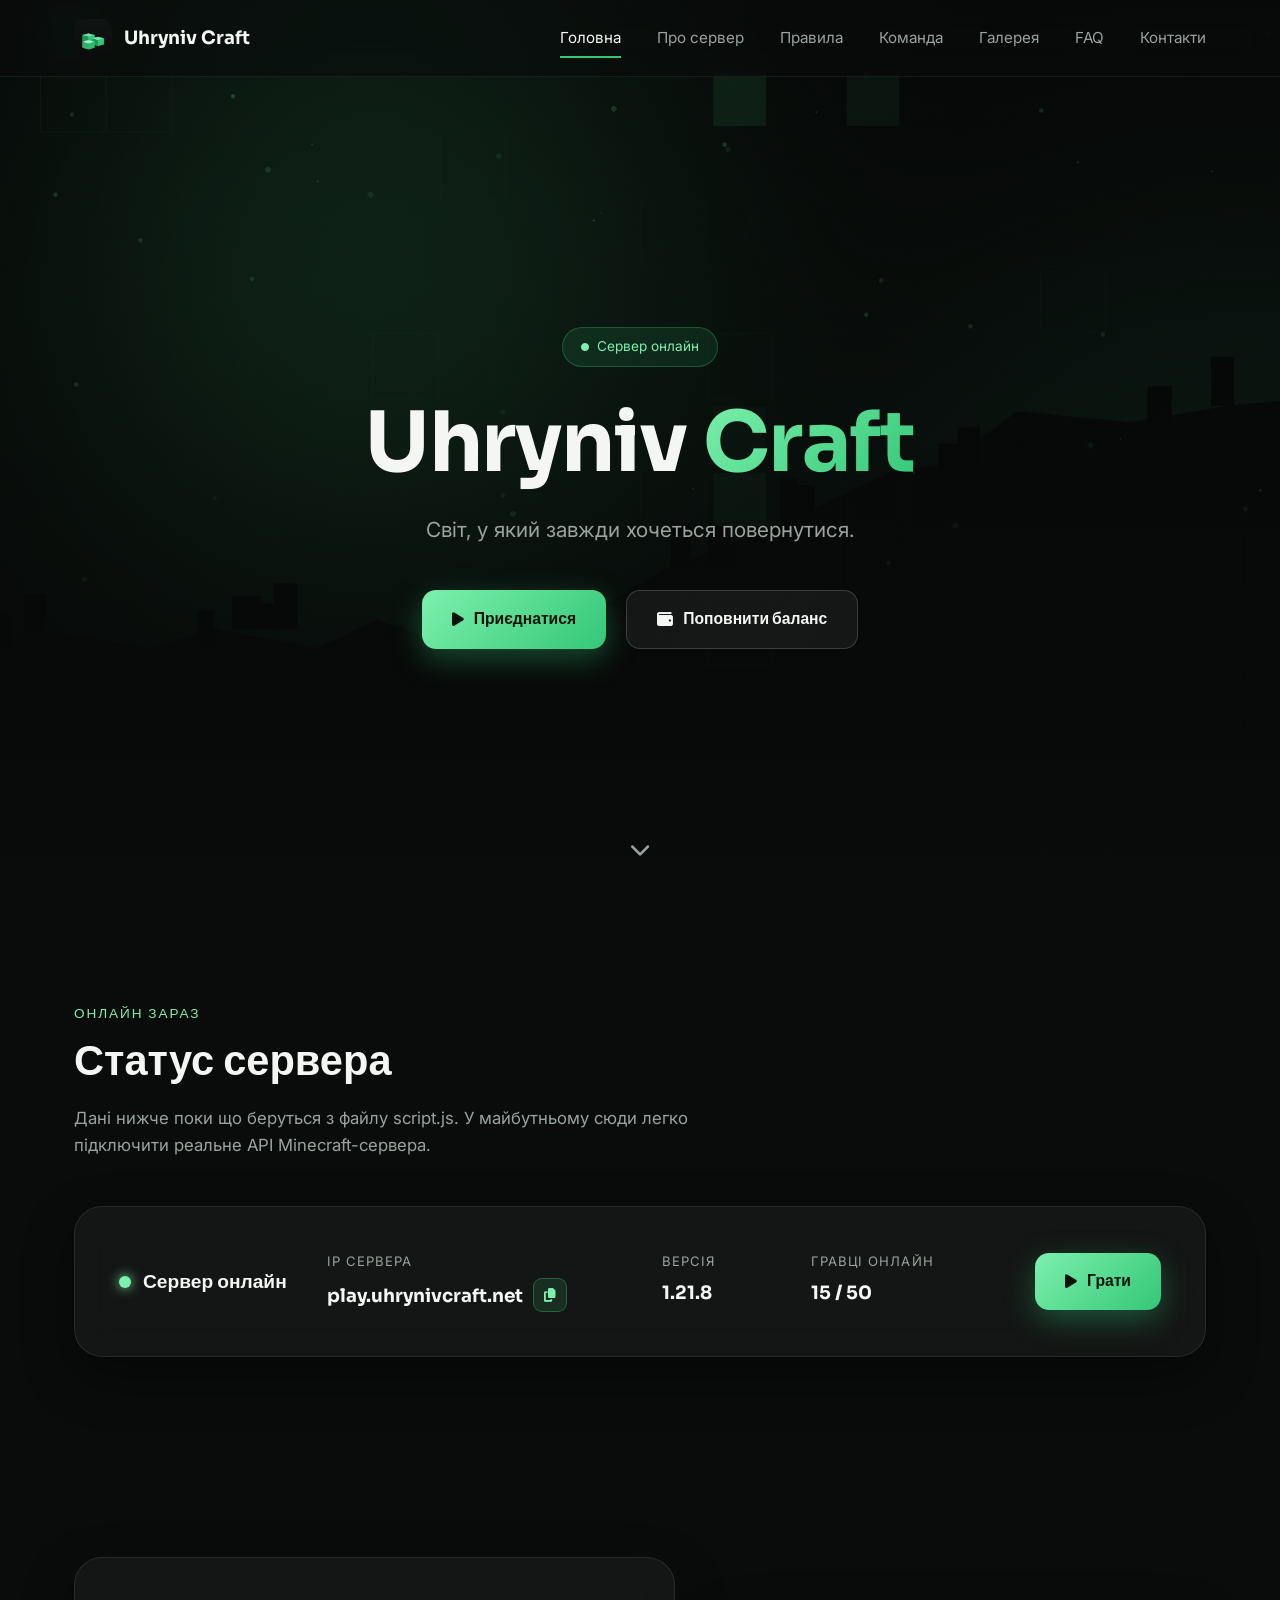
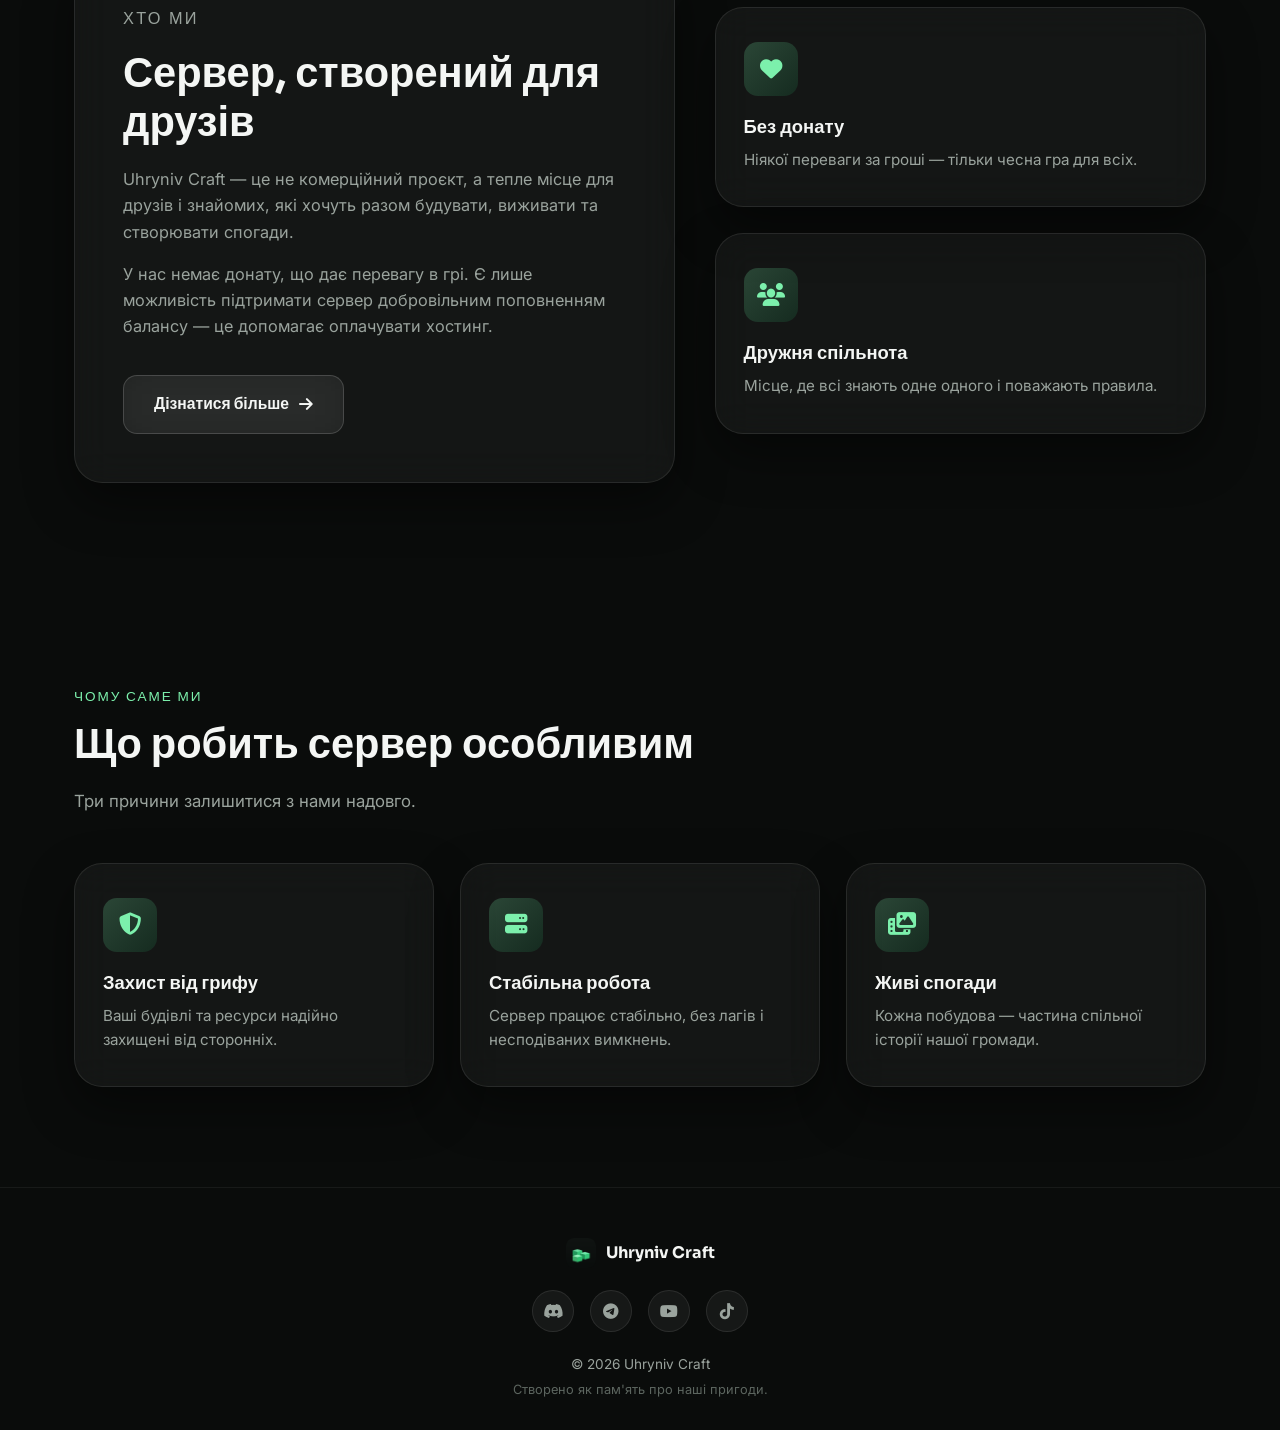
==== index.html @ 1efbe2ff "add website files" ====
<!DOCTYPE html>
<html lang="uk">
<head>
    <meta charset="UTF-8">
    <meta name="viewport" content="width=device-width, initial-scale=1.0">
    <title>Uhryniv Craft — Світ, у який завжди хочеться повернутися</title>
    <meta name="description" content="Uhryniv Craft — приватний Minecraft-сервер для друзів. Без донату, лише поповнення балансу. Приєднуйся!">

    <!-- Favicon -->
    <link rel="icon" href="assets/favicon.ico" type="image/x-icon">

    <!-- Google Fonts: Sora (заголовки) + Inter (текст) -->
    <link rel="preconnect" href="https://fonts.googleapis.com">
    <link href="https://fonts.googleapis.com/css2?family=Sora:wght@400;600;700;800&family=Inter:wght@400;500;600&display=swap" rel="stylesheet">

    <!-- Font Awesome (іконки) -->
    <link rel="stylesheet" href="https://cdnjs.cloudflare.com/ajax/libs/font-awesome/6.5.1/css/all.min.css">

    <!-- Стилі сайту -->
    <link rel="stylesheet" href="style.css">
</head>
<body>

    <!-- ЕКРАН ЗАВАНТАЖЕННЯ -->
    <div class="loader" id="loader">
        <div class="loader-cube"></div>
    </div>

    <!-- ШАПКА САЙТУ -->
    <header class="navbar" id="navbar">
        <div class="container navbar-inner">
            <a href="index.html" class="logo">
                <img src="assets/logo.png" alt="Uhryniv Craft" class="logo-img">
                <span class="logo-text">Uhryniv Craft</span>
            </a>

            <nav class="nav-links" id="navLinks">
                <a href="index.html">Головна</a>
                <a href="about.html">Про сервер</a>
                <a href="rules.html">Правила</a>
                <a href="team.html">Команда</a>
                <a href="gallery.html">Галерея</a>
                <a href="faq.html">FAQ</a>
                <a href="contacts.html">Контакти</a>
            </nav>

            <button class="burger" id="burgerBtn" aria-label="Відкрити меню">
                <span></span><span></span><span></span>
            </button>
        </div>
    </header>

    <!-- HERO -->
    <section class="hero" id="hero">
        <div class="container hero-content">
            <p class="hero-eyebrow reveal">
                <i class="fa-solid fa-circle" style="font-size:8px;"></i>
                <span id="heroStatusText">Сервер онлайн</span>
            </p>
            <h1 class="hero-title reveal">Uhryniv <span>Craft</span></h1>
            <p class="hero-subtitle reveal">Світ, у який завжди хочеться повернутися.</p>
            <div class="hero-buttons reveal">
                <button class="btn btn-primary" id="joinBtn">
                    <i class="fa-solid fa-play"></i> Приєднатися
                </button>
                <a href="payment.html" class="btn btn-secondary">
                    <i class="fa-solid fa-wallet"></i> Поповнити баланс
                </a>
            </div>
        </div>
        <div class="scroll-hint">
            <i class="fa-solid fa-chevron-down"></i>
        </div>
    </section>

    <!-- СТАТУС СЕРВЕРА -->
    <section class="section" id="server">
        <div class="container">
            <p class="section-eyebrow reveal">Онлайн зараз</p>
            <h2 class="section-title reveal">Статус сервера</h2>
            <p class="section-subtitle reveal">
                Дані нижче поки що беруться з файлу script.js. У майбутньому
                сюди легко підключити реальне API Minecraft-сервера.
            </p>

            <div class="server-card glass-card reveal">
                <div class="server-status">
                    <div>
                        <span class="status-dot" id="statusDot"></span>
                        <span class="status-label" id="statusLabel">Сервер онлайн</span>
                    </div>
                </div>

                <div class="server-info-grid">
                    <div class="server-info-item">
                        <span class="label">IP сервера</span>
                        <div class="server-ip-box">
                            <span class="value" id="serverIp">play.uhrynivcraft.net</span>
                            <button class="copy-btn" title="Скопіювати IP">
                                <i class="fa-solid fa-copy"></i>
                            </button>
                        </div>
                    </div>

                    <div class="server-info-item">
                        <span class="label">Версія</span>
                        <span class="value" id="serverVersion">1.21.8</span>
                    </div>

                    <div class="server-info-item">
                        <span class="label">Гравці онлайн</span>
                        <span class="value" id="serverPlayers">15 / 50</span>
                    </div>
                </div>

                <a href="payment.html" class="btn btn-primary">
                    <i class="fa-solid fa-play"></i> Грати
                </a>
            </div>
        </div>
    </section>

    <!-- ПРО СЕРВЕР (коротко) -->
    <section class="section" id="about-preview">
        <div class="container about-grid">
            <div class="glass-card about-card reveal">
                <p class="section-eyebrow">Хто ми</p>
                <h2 class="section-title">Сервер, створений для друзів</h2>
                <p>
                    Uhryniv Craft — це не комерційний проєкт, а тепле місце для
                    друзів і знайомих, які хочуть разом будувати, виживати та
                    створювати спогади.
                </p>
                <p>
                    У нас немає донату, що дає перевагу в грі. Є лише
                    можливість підтримати сервер добровільним поповненням
                    балансу — це допомагає оплачувати хостинг.
                </p>
                <a href="about.html" class="btn btn-secondary" style="margin-top: 20px;">
                    Дізнатися більше <i class="fa-solid fa-arrow-right"></i>
                </a>
            </div>

            <div class="features-grid" style="grid-template-columns: 1fr;">
                <div class="glass-card feature-card reveal">
                    <div class="feature-icon"><i class="fa-solid fa-heart"></i></div>
                    <h3>Без донату</h3>
                    <p>Ніякої переваги за гроші — тільки чесна гра для всіх.</p>
                </div>
                <div class="glass-card feature-card reveal">
                    <div class="feature-icon"><i class="fa-solid fa-users"></i></div>
                    <h3>Дружня спільнота</h3>
                    <p>Місце, де всі знають одне одного і поважають правила.</p>
                </div>
            </div>
        </div>
    </section>

    <!-- ОСОБЛИВОСТІ -->
    <section class="section" id="features">
        <div class="container">
            <p class="section-eyebrow reveal">Чому саме ми</p>
            <h2 class="section-title reveal">Що робить сервер особливим</h2>
            <p class="section-subtitle reveal">Три причини залишитися з нами надовго.</p>

            <div class="features-grid">
                <div class="glass-card feature-card reveal">
                    <div class="feature-icon"><i class="fa-solid fa-shield-halved"></i></div>
                    <h3>Захист від грифу</h3>
                    <p>Ваші будівлі та ресурси надійно захищені від сторонніх.</p>
                </div>
                <div class="glass-card feature-card reveal">
                    <div class="feature-icon"><i class="fa-solid fa-server"></i></div>
                    <h3>Стабільна робота</h3>
                    <p>Сервер працює стабільно, без лагів і несподіваних вимкнень.</p>
                </div>
                <div class="glass-card feature-card reveal">
                    <div class="feature-icon"><i class="fa-solid fa-photo-film"></i></div>
                    <h3>Живі спогади</h3>
                    <p>Кожна побудова — частина спільної історії нашої громади.</p>
                </div>
            </div>
        </div>
    </section>

    <!-- ФУТЕР -->
    <footer class="footer">
        <div class="container">
            <div class="footer-logo">
                <img src="assets/logo.png" alt="Uhryniv Craft">
                <span>Uhryniv Craft</span>
            </div>

            <div class="footer-social">
               <a href="https://discord.gg/vBCszVpQJ" title="Discord"><i class="fa-brands fa-discord"></i></a>
                <a href="https://t.me/UhrynivCraft" title="Telegram"><i class="fa-brands fa-telegram"></i></a>
                <a href="https://youtu.be/PYu58TDDkBc?is=5h_CYziQ2aiTeoaf" title="YouTube"><i class="fa-brands fa-youtube"></i></a>
                <a href="www.tiktok.com/@lipoveet" title="TikTok"><i class="fa-brands fa-tiktok"></i></a>
            </div>

            <p class="copyright">© 2026 Uhryniv Craft</p>
            <p class="made-with">Створено як пам'ять про наші пригоди.</p>
        </div>
    </footer>

    <!-- КНОПКА НАГОРУ -->
    <button class="back-to-top" id="backToTop" aria-label="Нагору">
        <i class="fa-solid fa-arrow-up"></i>
    </button>

    <!-- TOAST -->
    <div class="toast" id="toast"></div>

    <script src="script.js"></script>
</body>
</html>
---- style.css ----
/* =========================================================
   UHRYNIV CRAFT — style.css
   Простий та зрозумілий CSS, розбитий на секції.
   Кожну секцію можна редагувати окремо, не боячись зламати інше.
   ========================================================= */

/* =========================================================
   1. ЗМІННІ (КОЛЬОРИ, ШРИФТИ, ВІДСТУПІ)
   Зміни кольори тут — і вони оновляться на всьому сайті.
   ========================================================= */
:root {
    /* Основні кольори */
    --color-bg: #0a0c0b;              /* фон сайту — майже чорний */
    --color-bg-soft: #121513;         /* трохи світліший фон для смуг */
    --color-panel: rgba(255, 255, 255, 0.045);   /* фон скляних карток */
    --color-panel-border: rgba(255, 255, 255, 0.09);
    --color-panel-hover: rgba(255, 255, 255, 0.08);

    --color-green: #34c778;           /* основний зелений */
    --color-green-light: #7cf0ac;     /* світло-зелений (акцент, hover) */
    --color-green-dark: #1c8a51;      /* темно-зелений */

    --color-white: #f4f6f4;           /* білий текст */
    --color-gray: #9aa39d;            /* приглушений сірий текст */
    --color-gray-dark: #2a302c;       /* межі, розділювачі */

    /* Тіні та скло */
    --shadow-soft: 0 20px 50px rgba(0, 0, 0, 0.45);
    --shadow-green: 0 0 40px rgba(52, 199, 120, 0.25);
    --blur-glass: blur(18px);

    /* Шрифти */
    --font-heading: "Sora", sans-serif;
    --font-body: "Inter", sans-serif;

    /* Заокруглення */
    --radius-sm: 12px;
    --radius-md: 20px;
    --radius-lg: 28px;

    /* Швидкість анімацій */
    --transition-fast: 0.2s ease;
    --transition-normal: 0.35s cubic-bezier(0.22, 1, 0.36, 1);
}

/* =========================================================
   2. СКИДАННЯ СТИЛІВ (RESET) ТА БАЗОВІ НАЛАШТУВАННЯ
   ========================================================= */
* {
    margin: 0;
    padding: 0;
    box-sizing: border-box;
}

html {
    scroll-behavior: smooth; /* плавний скрол по якорях */
}

body {
    background-color: var(--color-bg);
    background-image: linear-gradient(180deg, rgba(10, 12, 11, 0.92), rgba(10, 12, 11, 0.98)), url("assets/background.jpg");
    background-size: cover;
    background-attachment: fixed;
    background-position: center;
    color: var(--color-white);
    font-family: var(--font-body);
    line-height: 1.6;
    overflow-x: hidden;
}

img {
    max-width: 100%;
    display: block;
}

a {
    text-decoration: none;
    color: inherit;
}

ul {
    list-style: none;
}

h1, h2, h3, h4 {
    font-family: var(--font-heading);
    font-weight: 700;
    line-height: 1.2;
}

.container {
    width: 100%;
    max-width: 1180px;
    margin: 0 auto;
    padding: 0 24px;
}

/* Загальні заголовки секцій */
.section {
    padding: 100px 0;
    position: relative;
}

.section-eyebrow {
    display: inline-block;
    color: var(--color-green-light);
    font-family: var(--font-heading);
    font-size: 0.85rem;
    letter-spacing: 0.14em;
    text-transform: uppercase;
    margin-bottom: 12px;
}

.section-title {
    font-size: clamp(1.8rem, 4vw, 2.6rem);
    margin-bottom: 18px;
}

.section-subtitle {
    color: var(--color-gray);
    max-width: 620px;
    margin-bottom: 48px;
    font-size: 1.05rem;
}

/* Скляна картка (glassmorphism) — використовується по всьому сайту */
.glass-card {
    background: var(--color-panel);
    border: 1px solid var(--color-panel-border);
    border-radius: var(--radius-lg);
    backdrop-filter: var(--blur-glass);
    -webkit-backdrop-filter: var(--blur-glass);
    box-shadow: var(--shadow-soft);
    transition: transform var(--transition-normal), border-color var(--transition-normal), background var(--transition-normal);
}

.glass-card:hover {
    transform: translateY(-6px);
    border-color: rgba(124, 240, 172, 0.35);
    background: var(--color-panel-hover);
}

/* Плавна поява елементів при скролі (клас додає script.js) */
.reveal {
    opacity: 0;
    transform: translateY(28px);
    transition: opacity 0.8s ease, transform 0.8s ease;
}

.reveal.is-visible {
    opacity: 1;
    transform: translateY(0);
}

/* =========================================================
   3. LOADER (екран завантаження)
   ========================================================= */
.loader {
    position: fixed;
    inset: 0;
    z-index: 9999;
    background: var(--color-bg);
    display: flex;
    align-items: center;
    justify-content: center;
    transition: opacity 0.6s ease, visibility 0.6s ease;
}

.loader.hidden {
    opacity: 0;
    visibility: hidden;
    pointer-events: none;
}

.loader-cube {
    width: 46px;
    height: 46px;
    background: linear-gradient(135deg, var(--color-green-light), var(--color-green-dark));
    border-radius: 10px;
    box-shadow: var(--shadow-green);
    animation: cube-spin 1.1s ease-in-out infinite;
}

@keyframes cube-spin {
    0%   { transform: rotate(0deg) scale(1); }
    50%  { transform: rotate(180deg) scale(0.75); border-radius: 50%; }
    100% { transform: rotate(360deg) scale(1); }
}

/* =========================================================
   4. HEADER / NAVBAR
   ========================================================= */
.navbar {
    position: fixed;
    top: 0;
    left: 0;
    width: 100%;
    z-index: 500;
    background: rgba(10, 12, 11, 0.55);
    backdrop-filter: var(--blur-glass);
    -webkit-backdrop-filter: var(--blur-glass);
    border-bottom: 1px solid rgba(255, 255, 255, 0.06);
    transition: background var(--transition-normal), box-shadow var(--transition-normal);
}

.navbar.scrolled {
    background: rgba(8, 10, 9, 0.85);
    box-shadow: 0 10px 30px rgba(0, 0, 0, 0.35);
}

.navbar-inner {
    display: flex;
    align-items: center;
    justify-content: space-between;
    height: 76px;
}

.logo {
    display: flex;
    align-items: center;
    gap: 12px;
    font-family: var(--font-heading);
    font-weight: 700;
    font-size: 1.15rem;
}

.logo-img {
    width: 38px;
    height: 38px;
    border-radius: 10px;
}

.nav-links {
    display: flex;
    align-items: center;
    gap: 36px;
}

.nav-links a {
    font-size: 0.95rem;
    color: var(--color-gray);
    position: relative;
    padding: 6px 0;
    transition: color var(--transition-fast);
}

.nav-links a::after {
    content: "";
    position: absolute;
    left: 0;
    bottom: -2px;
    width: 0;
    height: 2px;
    background: var(--color-green);
    transition: width var(--transition-fast);
}

.nav-links a:hover,
.nav-links a.active {
    color: var(--color-white);
}

.nav-links a:hover::after,
.nav-links a.active::after {
    width: 100%;
}

/* Бургер-меню (лише на телефоні) */
.burger {
    display: none;
    flex-direction: column;
    justify-content: space-between;
    width: 26px;
    height: 19px;
    background: none;
    border: none;
    cursor: pointer;
    z-index: 600;
}

.burger span {
    display: block;
    height: 2px;
    width: 100%;
    background: var(--color-white);
    border-radius: 2px;
    transition: transform var(--transition-fast), opacity var(--transition-fast);
}

.burger.active span:nth-child(1) {
    transform: translateY(8.5px) rotate(45deg);
}

.burger.active span:nth-child(2) {
    opacity: 0;
}

.burger.active span:nth-child(3) {
    transform: translateY(-8.5px) rotate(-45deg);
}

/* =========================================================
   5. КНОПКИ
   ========================================================= */
.btn {
    display: inline-flex;
    align-items: center;
    justify-content: center;
    gap: 10px;
    padding: 16px 30px;
    font-family: var(--font-heading);
    font-weight: 600;
    font-size: 0.98rem;
    border-radius: 14px;
    border: none;
    cursor: pointer;
    transition: transform var(--transition-fast), box-shadow var(--transition-fast), background var(--transition-fast);
    white-space: nowrap;
}

.btn:active {
    transform: scale(0.96);
}

.btn-primary {
    background: linear-gradient(135deg, var(--color-green-light), var(--color-green));
    color: #05130a;
    box-shadow: 0 10px 30px rgba(52, 199, 120, 0.35);
}

.btn-primary:hover {
    box-shadow: 0 14px 38px rgba(52, 199, 120, 0.5);
    transform: translateY(-3px);
}

.btn-secondary {
    background: rgba(255, 255, 255, 0.06);
    color: var(--color-white);
    border: 1px solid rgba(255, 255, 255, 0.16);
    backdrop-filter: var(--blur-glass);
}

.btn-secondary:hover {
    background: rgba(255, 255, 255, 0.12);
    border-color: var(--color-green-light);
    transform: translateY(-3px);
}

.btn-small {
    padding: 10px 18px;
    font-size: 0.85rem;
    border-radius: 10px;
}

.btn-block {
    width: 100%;
}

/* =========================================================
   6. HERO (головний екран)
   ========================================================= */
.hero {
    position: relative;
    min-height: 100vh;
    display: flex;
    align-items: center;
    justify-content: center;
    text-align: center;
    overflow: hidden;
    background-image: linear-gradient(180deg, rgba(6, 8, 7, 0.55) 0%, rgba(8, 10, 9, 0.85) 78%, var(--color-bg) 100%), url("assets/hero.jpg");
    background-size: cover;
    background-position: center;
}

.hero-content {
    position: relative;
    z-index: 2;
    padding-top: 76px;
}

.hero-eyebrow {
    display: inline-flex;
    align-items: center;
    gap: 8px;
    padding: 8px 18px;
    border-radius: 999px;
    background: rgba(52, 199, 120, 0.12);
    border: 1px solid rgba(52, 199, 120, 0.3);
    color: var(--color-green-light);
    font-size: 0.85rem;
    margin-bottom: 26px;
}

.hero-title {
    font-size: clamp(2.6rem, 8vw, 5.2rem);
    letter-spacing: -0.02em;
    margin-bottom: 20px;
}

.hero-title span {
    background: linear-gradient(135deg, var(--color-green-light), var(--color-green));
    -webkit-background-clip: text;
    background-clip: text;
    color: transparent;
}

.hero-subtitle {
    font-size: clamp(1rem, 2vw, 1.3rem);
    color: var(--color-gray);
    max-width: 560px;
    margin: 0 auto 44px;
}

.hero-buttons {
    display: flex;
    gap: 20px;
    justify-content: center;
    flex-wrap: wrap;
}

.scroll-hint {
    position: absolute;
    bottom: 34px;
    left: 50%;
    transform: translateX(-50%);
    color: var(--color-gray);
    font-size: 1.3rem;
    animation: bounce 2s infinite;
    z-index: 2;
}

@keyframes bounce {
    0%, 100% { transform: translateX(-50%) translateY(0); opacity: 0.6; }
    50% { transform: translateX(-50%) translateY(10px); opacity: 1; }
}

/* =========================================================
   7. СТАТУС СЕРВЕРА
   ========================================================= */
.server-card {
    padding: 44px;
    display: grid;
    grid-template-columns: auto 1fr auto;
    align-items: center;
    gap: 40px;
}

.server-status {
    display: flex;
    flex-direction: column;
    align-items: flex-start;
    gap: 10px;
}

.status-dot {
    width: 12px;
    height: 12px;
    border-radius: 50%;
    display: inline-block;
    margin-right: 8px;
    box-shadow: 0 0 12px currentColor;
}

.status-dot.online {
    background: var(--color-green-light);
    color: var(--color-green-light);
    animation: pulse-dot 1.8s infinite;
}

.status-dot.offline {
    background: #e15b5b;
    color: #e15b5b;
}

@keyframes pulse-dot {
    0%   { box-shadow: 0 0 0 0 rgba(124, 240, 172, 0.5); }
    70%  { box-shadow: 0 0 0 10px rgba(124, 240, 172, 0); }
    100% { box-shadow: 0 0 0 0 rgba(124, 240, 172, 0); }
}

.status-label {
    font-family: var(--font-heading);
    font-size: 1.2rem;
    font-weight: 700;
}

.server-info-grid {
    display: grid;
    grid-template-columns: repeat(3, auto);
    gap: 34px;
}

.server-info-item {
    display: flex;
    flex-direction: column;
    gap: 6px;
}

.server-info-item .label {
    color: var(--color-gray);
    font-size: 0.82rem;
    text-transform: uppercase;
    letter-spacing: 0.08em;
}

.server-info-item .value {
    font-family: var(--font-heading);
    font-weight: 700;
    font-size: 1.15rem;
}

.server-ip-box {
    display: flex;
    align-items: center;
    gap: 10px;
}

.server-ip-box .value {
    font-family: "Sora", monospace;
}

.copy-btn {
    background: rgba(52, 199, 120, 0.14);
    border: 1px solid rgba(52, 199, 120, 0.35);
    color: var(--color-green-light);
    width: 34px;
    height: 34px;
    border-radius: 9px;
    cursor: pointer;
    display: flex;
    align-items: center;
    justify-content: center;
    transition: background var(--transition-fast), transform var(--transition-fast);
}

.copy-btn:hover {
    background: rgba(52, 199, 120, 0.28);
    transform: scale(1.08);
}

/* =========================================================
   8. ПРО СЕРВЕР / КАРТКИ ОСОБЛИВОСТЕЙ
   ========================================================= */
.about-grid {
    display: grid;
    grid-template-columns: 1.1fr 0.9fr;
    gap: 40px;
    align-items: center;
}

.about-card {
    padding: 48px;
}

.about-card p {
    color: var(--color-gray);
    margin-bottom: 16px;
    font-size: 1.02rem;
}

.about-card p:last-child {
    margin-bottom: 0;
}

.features-grid {
    display: grid;
    grid-template-columns: repeat(3, 1fr);
    gap: 26px;
}

.feature-card {
    padding: 34px 28px;
    text-align: left;
}

.feature-icon {
    width: 54px;
    height: 54px;
    border-radius: 14px;
    background: linear-gradient(135deg, rgba(124, 240, 172, 0.22), rgba(28, 138, 81, 0.18));
    display: flex;
    align-items: center;
    justify-content: center;
    font-size: 1.4rem;
    color: var(--color-green-light);
    margin-bottom: 20px;
}

.feature-card h3 {
    font-size: 1.15rem;
    margin-bottom: 10px;
}

.feature-card p {
    color: var(--color-gray);
    font-size: 0.95rem;
}

/* =========================================================
   9. ПРАВИЛА
   ========================================================= */
.rules-grid {
    display: grid;
    grid-template-columns: repeat(3, 1fr);
    gap: 24px;
}

.rule-card {
    padding: 32px;
    position: relative;
}

.rule-number {
    font-family: var(--font-heading);
    font-size: 0.85rem;
    color: var(--color-green-light);
    margin-bottom: 14px;
    letter-spacing: 0.1em;
}

.rule-card .rule-icon {
    font-size: 1.6rem;
    margin-bottom: 16px;
    color: var(--color-green-light);
}

.rule-card h3 {
    font-size: 1.1rem;
    margin-bottom: 10px;
}

.rule-card p {
    color: var(--color-gray);
    font-size: 0.94rem;
}

/* =========================================================
   10. КОМАНДА
   ========================================================= */
.team-grid {
    display: grid;
    grid-template-columns: repeat(3, 1fr);
    gap: 26px;
}

.team-card {
    padding: 38px 28px;
    text-align: center;
}

.team-avatar {
    width: 84px;
    height: 84px;
    margin: 0 auto 20px;
    border-radius: 22px;
    background: linear-gradient(135deg, var(--color-green-dark), var(--color-green));
    display: flex;
    align-items: center;
    justify-content: center;
    font-size: 2rem;
}

.team-card h3 {
    font-size: 1.1rem;
    margin-bottom: 4px;
}

.team-role {
    color: var(--color-green-light);
    font-size: 0.85rem;
    text-transform: uppercase;
    letter-spacing: 0.08em;
    margin-bottom: 14px;
}

.team-card p {
    color: var(--color-gray);
    font-size: 0.92rem;
}

/* =========================================================
   11. ГАЛЕРЕЯ
   ========================================================= */
.gallery-grid {
    display: grid;
    grid-template-columns: repeat(3, 1fr);
    gap: 20px;
}

.gallery-item {
    border-radius: var(--radius-md);
    overflow: hidden;
    cursor: pointer;
    position: relative;
    aspect-ratio: 4 / 3;
    border: 1px solid var(--color-panel-border);
}

.gallery-item img {
    width: 100%;
    height: 100%;
    object-fit: cover;
    transition: transform var(--transition-normal), filter var(--transition-normal);
}

.gallery-item:hover img {
    transform: scale(1.08);
    filter: brightness(1.1);
}

.gallery-item::after {
    content: "\f00e";
    font-family: "Font Awesome 6 Free";
    font-weight: 900;
    position: absolute;
    inset: 0;
    display: flex;
    align-items: center;
    justify-content: center;
    font-size: 1.6rem;
    color: var(--color-white);
    background: rgba(10, 12, 11, 0.35);
    opacity: 0;
    transition: opacity var(--transition-fast);
}

.gallery-item:hover::after {
    opacity: 1;
}

/* Lightbox */
.lightbox {
    position: fixed;
    inset: 0;
    background: rgba(6, 8, 7, 0.92);
    backdrop-filter: blur(10px);
    display: flex;
    align-items: center;
    justify-content: center;
    z-index: 2000;
    opacity: 0;
    visibility: hidden;
    transition: opacity var(--transition-normal), visibility var(--transition-normal);
}

.lightbox.active {
    opacity: 1;
    visibility: visible;
}

.lightbox img {
    max-width: 88vw;
    max-height: 82vh;
    border-radius: var(--radius-md);
    box-shadow: var(--shadow-soft);
    transform: scale(0.92);
    transition: transform var(--transition-normal);
}

.lightbox.active img {
    transform: scale(1);
}

.lightbox-close {
    position: absolute;
    top: 30px;
    right: 40px;
    font-size: 1.6rem;
    color: var(--color-white);
    background: rgba(255, 255, 255, 0.08);
    width: 46px;
    height: 46px;
    border-radius: 50%;
    border: none;
    cursor: pointer;
    display: flex;
    align-items: center;
    justify-content: center;
    transition: background var(--transition-fast);
}

.lightbox-close:hover {
    background: rgba(255, 255, 255, 0.18);
}

/* =========================================================
   12. FAQ (АКОРДЕОН)
   ========================================================= */
.faq-list {
    display: flex;
    flex-direction: column;
    gap: 16px;
    max-width: 780px;
}

.faq-item {
    overflow: hidden;
}

.faq-question {
    width: 100%;
    display: flex;
    align-items: center;
    justify-content: space-between;
    padding: 24px 30px;
    background: none;
    border: none;
    color: var(--color-white);
    font-family: var(--font-heading);
    font-size: 1.02rem;
    font-weight: 600;
    text-align: left;
    cursor: pointer;
}

.faq-question i {
    color: var(--color-green-light);
    transition: transform var(--transition-normal);
    flex-shrink: 0;
    margin-left: 20px;
}

.faq-item.active .faq-question i {
    transform: rotate(45deg);
}

.faq-answer {
    max-height: 0;
    overflow: hidden;
    transition: max-height var(--transition-normal), padding var(--transition-normal);
    padding: 0 30px;
}

.faq-item.active .faq-answer {
    max-height: 300px;
    padding: 0 30px 26px;
}

.faq-answer p {
    color: var(--color-gray);
    font-size: 0.98rem;
}

/* =========================================================
   13. КОНТАКТИ
   ========================================================= */
.contacts-grid {
    display: grid;
    grid-template-columns: repeat(4, 1fr);
    gap: 22px;
}

.contact-card {
    padding: 38px 20px;
    text-align: center;
}

.contact-icon {
    font-size: 2rem;
    margin-bottom: 16px;
    color: var(--color-green-light);
}

.contact-card h3 {
    font-size: 1.05rem;
    margin-bottom: 6px;
}

.contact-card p {
    color: var(--color-gray);
    font-size: 0.88rem;
    margin-bottom: 20px;
}

/* Кольори іконок для впізнаваності соцмереж */
.contact-card.discord .contact-icon { color: #7c8cf7; }
.contact-card.telegram .contact-icon { color: #6bc4ef; }
.contact-card.youtube .contact-icon { color: #f16868; }
.contact-card.tiktok .contact-icon { color: var(--color-white); }

/* =========================================================
   14. СТОРІНКА ОПЛАТИ
   ========================================================= */
.payment-layout {
    display: grid;
    grid-template-columns: 1fr 1fr;
    gap: 40px;
    align-items: start;
}

.payment-card {
    padding: 44px;
}

.payment-field {
    margin-bottom: 26px;
}

.payment-field .label {
    display: block;
    color: var(--color-gray);
    font-size: 0.82rem;
    text-transform: uppercase;
    letter-spacing: 0.08em;
    margin-bottom: 8px;
}

.payment-value-box {
    display: flex;
    align-items: center;
    justify-content: space-between;
    gap: 12px;
    background: rgba(255, 255, 255, 0.04);
    border: 1px solid var(--color-panel-border);
    border-radius: 12px;
    padding: 14px 18px;
    font-family: var(--font-heading);
    font-size: 1.15rem;
    letter-spacing: 0.03em;
}

.qr-placeholder {
    width: 190px;
    height: 190px;
    margin: 0 auto;
    border-radius: 18px;
    background: repeating-conic-gradient(var(--color-gray-dark) 0% 25%, rgba(255,255,255,0.05) 0% 50%) 0 0 / 24px 24px;
    display: flex;
    align-items: center;
    justify-content: center;
    text-align: center;
    color: var(--color-gray);
    font-size: 0.85rem;
    padding: 16px;
    border: 1px solid var(--color-panel-border);
}

.form-group {
    margin-bottom: 20px;
}

.form-group label {
    display: block;
    margin-bottom: 8px;
    font-size: 0.92rem;
    color: var(--color-gray);
}

.form-group input {
    width: 100%;
    padding: 14px 16px;
    border-radius: 12px;
    border: 1px solid var(--color-panel-border);
    background: rgba(255, 255, 255, 0.04);
    color: var(--color-white);
    font-family: var(--font-body);
    font-size: 1rem;
    transition: border-color var(--transition-fast), background var(--transition-fast);
}

.form-group input:focus {
    outline: none;
    border-color: var(--color-green-light);
    background: rgba(255, 255, 255, 0.07);
}

.form-group input::placeholder {
    color: #6b746e;
}

.steps-list {
    display: flex;
    flex-direction: column;
    gap: 18px;
}

.step-item {
    display: flex;
    gap: 16px;
    align-items: flex-start;
}

.step-number {
    flex-shrink: 0;
    width: 34px;
    height: 34px;
    border-radius: 10px;
    background: rgba(52, 199, 120, 0.15);
    border: 1px solid rgba(52, 199, 120, 0.35);
    color: var(--color-green-light);
    display: flex;
    align-items: center;
    justify-content: center;
    font-family: var(--font-heading);
    font-weight: 700;
    font-size: 0.9rem;
}

.step-item p {
    color: var(--color-gray);
    padding-top: 6px;
}

.payment-success {
    display: none;
    align-items: center;
    gap: 14px;
    padding: 20px 24px;
    margin-top: 22px;
    background: rgba(52, 199, 120, 0.1);
    border: 1px solid rgba(52, 199, 120, 0.35);
    border-radius: 14px;
    color: var(--color-green-light);
}

.payment-success.show {
    display: flex;
}

/* =========================================================
   15. FOOTER
   ========================================================= */
.footer {
    border-top: 1px solid rgba(255, 255, 255, 0.06);
    padding: 50px 0 30px;
    text-align: center;
    color: var(--color-gray);
    position: relative;
}

.footer-logo {
    display: flex;
    align-items: center;
    justify-content: center;
    gap: 10px;
    font-family: var(--font-heading);
    font-weight: 700;
    color: var(--color-white);
    margin-bottom: 14px;
}

.footer-logo img {
    width: 30px;
    height: 30px;
    border-radius: 8px;
}

.footer-social {
    display: flex;
    justify-content: center;
    gap: 16px;
    margin: 22px 0;
}

.footer-social a {
    width: 42px;
    height: 42px;
    border-radius: 50%;
    background: rgba(255, 255, 255, 0.05);
    border: 1px solid var(--color-panel-border);
    display: flex;
    align-items: center;
    justify-content: center;
    transition: background var(--transition-fast), transform var(--transition-fast), color var(--transition-fast);
}

.footer-social a:hover {
    background: rgba(52, 199, 120, 0.15);
    color: var(--color-green-light);
    transform: translateY(-4px);
}

.footer p.copyright {
    font-size: 0.85rem;
    margin-top: 10px;
}

.footer p.made-with {
    font-size: 0.8rem;
    margin-top: 4px;
    color: #5c655f;
}

/* =========================================================
   16. TOAST-ПОВІДОМЛЕННЯ
   ========================================================= */
.toast {
    position: fixed;
    bottom: 34px;
    left: 50%;
    transform: translate(-50%, 20px);
    background: rgba(18, 22, 20, 0.95);
    border: 1px solid rgba(52, 199, 120, 0.35);
    color: var(--color-white);
    padding: 16px 26px;
    border-radius: 14px;
    box-shadow: var(--shadow-soft);
    display: flex;
    align-items: center;
    gap: 10px;
    font-size: 0.92rem;
    z-index: 3000;
    opacity: 0;
    pointer-events: none;
    transition: opacity var(--transition-normal), transform var(--transition-normal);
}

.toast.show {
    opacity: 1;
    transform: translate(-50%, 0);
}

.toast i {
    color: var(--color-green-light);
}

/* =========================================================
   17. КНОПКА "НАГОРУ"
   ========================================================= */
.back-to-top {
    position: fixed;
    bottom: 30px;
    right: 30px;
    width: 48px;
    height: 48px;
    border-radius: 50%;
    background: rgba(18, 22, 20, 0.85);
    border: 1px solid var(--color-panel-border);
    color: var(--color-white);
    backdrop-filter: var(--blur-glass);
    display: flex;
    align-items: center;
    justify-content: center;
    cursor: pointer;
    opacity: 0;
    visibility: hidden;
    transform: translateY(10px);
    transition: all var(--transition-normal);
    z-index: 400;
}

.back-to-top.show {
    opacity: 1;
    visibility: visible;
    transform: translateY(0);
}

.back-to-top:hover {
    background: var(--color-green);
    color: #05130a;
}

/* =========================================================
   18. СТОРІНКОВІ ЗАГОЛОВКИ (для внутрішніх сторінок)
   ========================================================= */
.page-header {
    padding: 160px 0 70px;
    text-align: center;
}

.page-header .section-eyebrow {
    justify-content: center;
}

.page-header h1 {
    font-size: clamp(2rem, 5vw, 3rem);
    margin-bottom: 16px;
}

.page-header p {
    color: var(--color-gray);
    max-width: 560px;
    margin: 0 auto;
}

/* =========================================================
   19. АДАПТИВНІСТЬ (МОБІЛЬНІ ПРИСТРОЇ)
   ========================================================= */
@media (max-width: 960px) {
    .about-grid,
    .payment-layout {
        grid-template-columns: 1fr;
    }

    .features-grid,
    .rules-grid,
    .team-grid {
        grid-template-columns: repeat(2, 1fr);
    }

    .contacts-grid {
        grid-template-columns: repeat(2, 1fr);
    }

    .gallery-grid {
        grid-template-columns: repeat(2, 1fr);
    }

    .server-card {
        grid-template-columns: 1fr;
        text-align: center;
        justify-items: center;
    }

    .server-info-grid {
        grid-template-columns: repeat(3, auto);
    }
}

@media (max-width: 760px) {
    .nav-links {
        position: fixed;
        top: 0;
        right: -100%;
        height: 100vh;
        width: min(78vw, 320px);
        background: rgba(9, 11, 10, 0.97);
        backdrop-filter: var(--blur-glass);
        flex-direction: column;
        justify-content: center;
        gap: 30px;
        transition: right var(--transition-normal);
        border-left: 1px solid var(--color-panel-border);
    }

    .nav-links.open {
        right: 0;
    }

    .burger {
        display: flex;
    }

    .section {
        padding: 70px 0;
    }

    .features-grid,
    .rules-grid,
    .team-grid,
    .contacts-grid,
    .gallery-grid {
        grid-template-columns: 1fr;
    }

    .server-info-grid {
        grid-template-columns: 1fr;
        gap: 20px;
        text-align: center;
        justify-items: center;
    }

    .hero-buttons {
        flex-direction: column;
        width: 100%;
    }

    .hero-buttons .btn {
        width: 100%;
    }
}

@media (max-width: 480px) {
    .about-card,
    .payment-card,
    .server-card {
        padding: 28px 22px;
    }
}
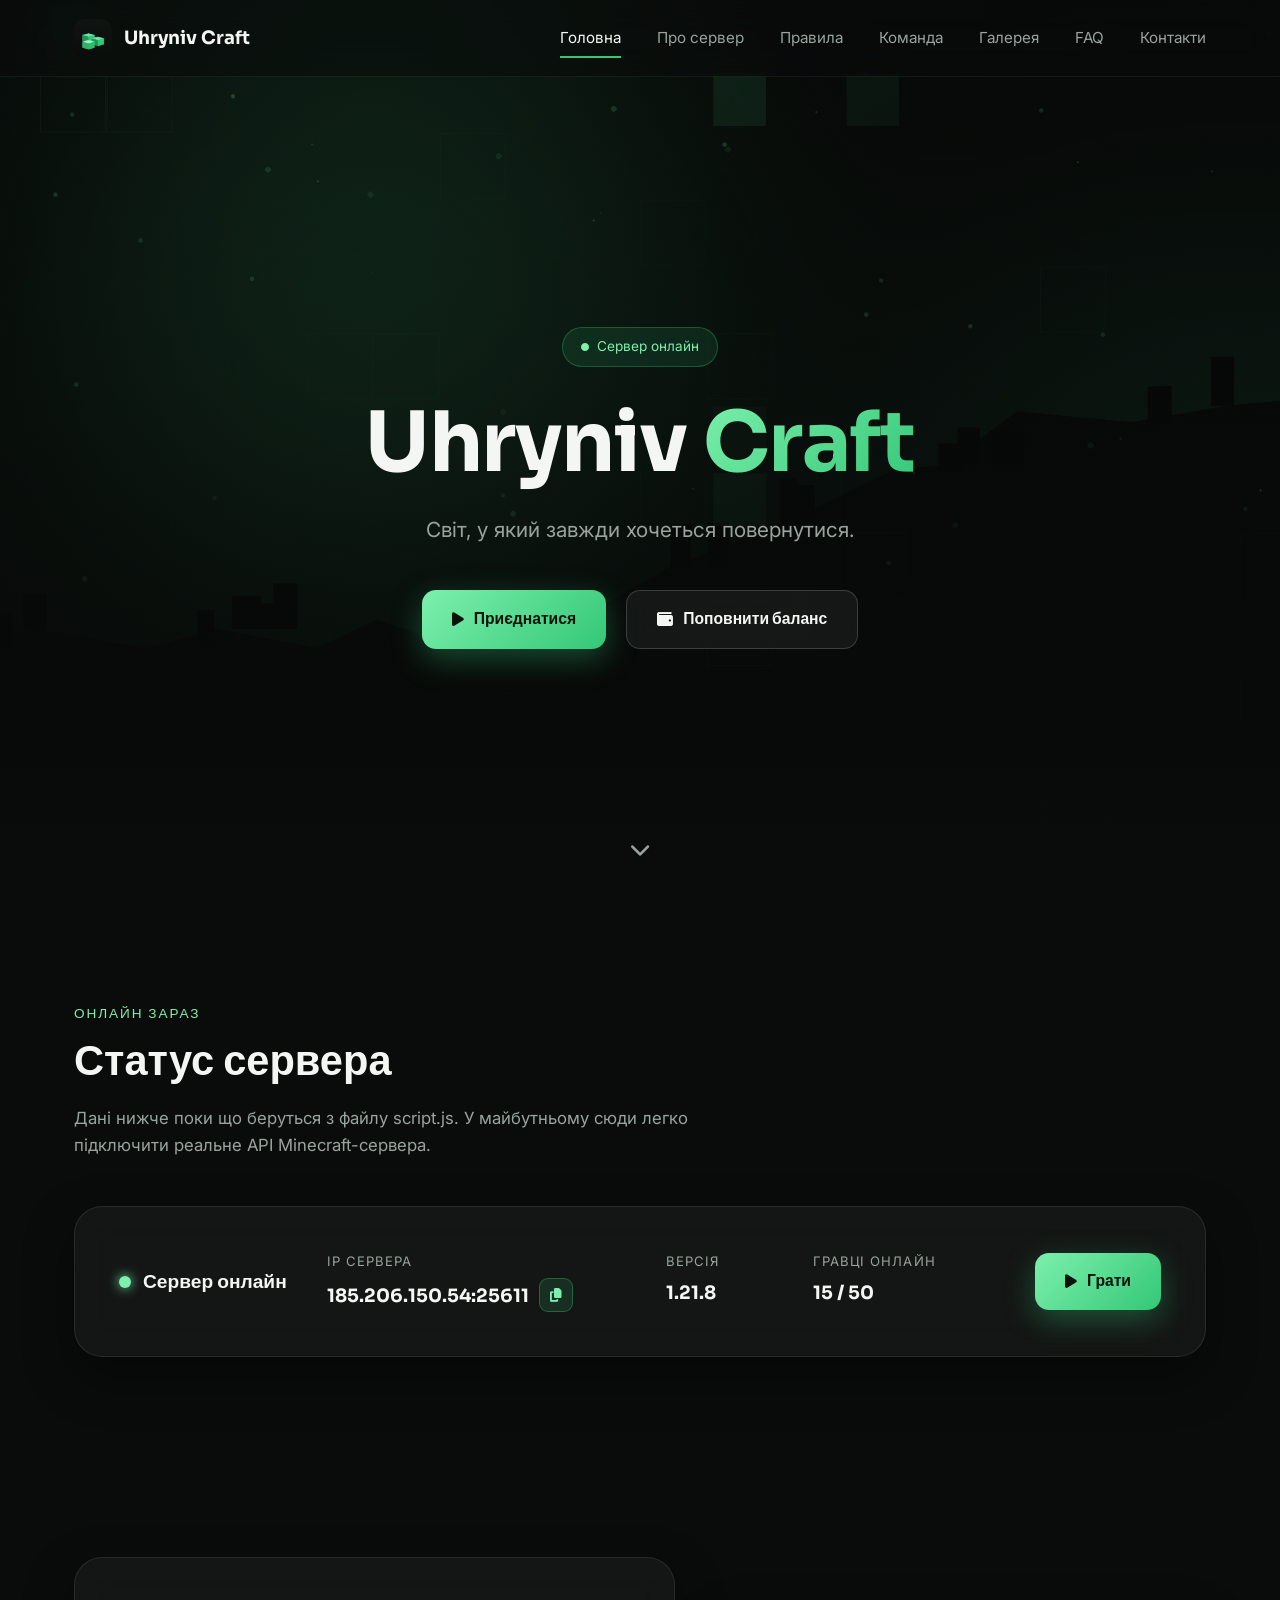
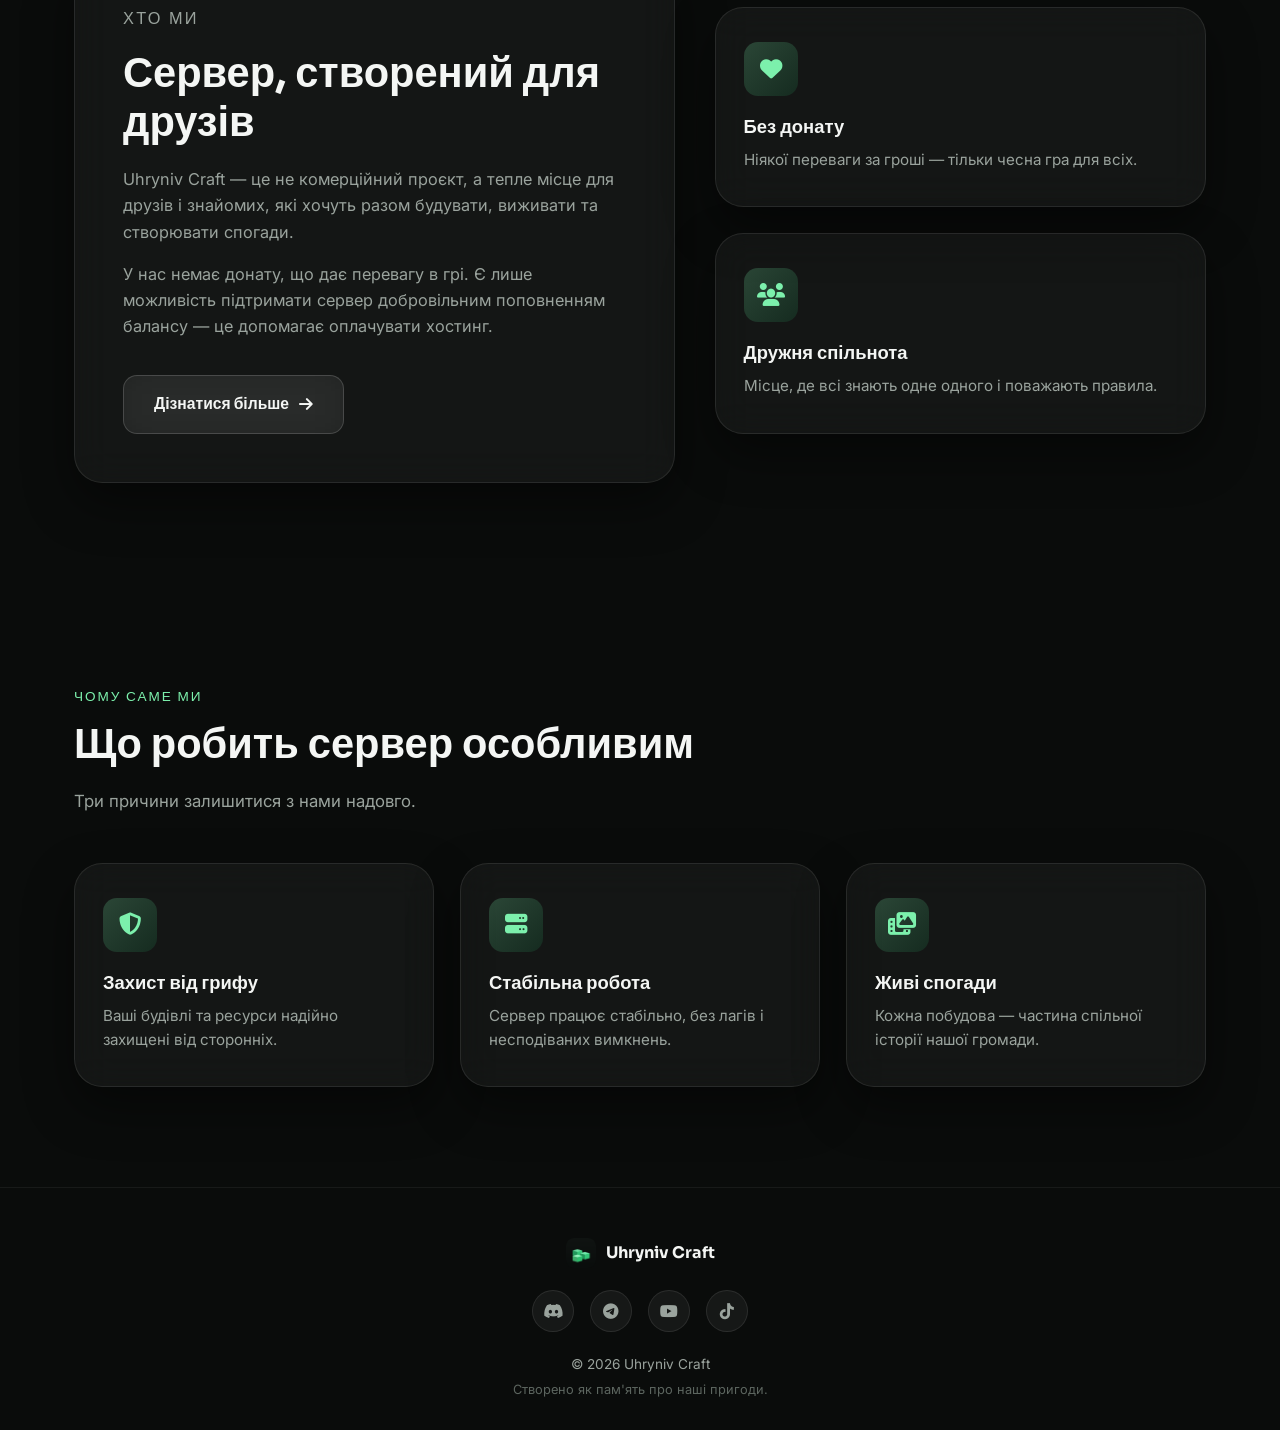
==== commit fa5556cb: "Move website files to root" ====
--- a/index.html
+++ b/index.html
@@ -95,7 +95,7 @@
                     <div class="server-info-item">
                         <span class="label">IP сервера</span>
                         <div class="server-ip-box">
-                            <span class="value" id="serverIp">play.uhrynivcraft.net</span>
+                            <span class="value" id="serverIp">185.206.150.54:25611</span>
                             <button class="copy-btn" title="Скопіювати IP">
                                 <i class="fa-solid fa-copy"></i>
                             </button>
@@ -104,12 +104,12 @@
 
                     <div class="server-info-item">
                         <span class="label">Версія</span>
-                        <span class="value" id="serverVersion">1.21.8</span>
+                        <span class="value" id="serverVersion">1.21.1</span>
                     </div>
 
                     <div class="server-info-item">
                         <span class="label">Гравці онлайн</span>
-                        <span class="value" id="serverPlayers">15 / 50</span>
+                        <span class="value" id="serverPlayers">0 / 20</span>
                     </div>
                 </div>
 
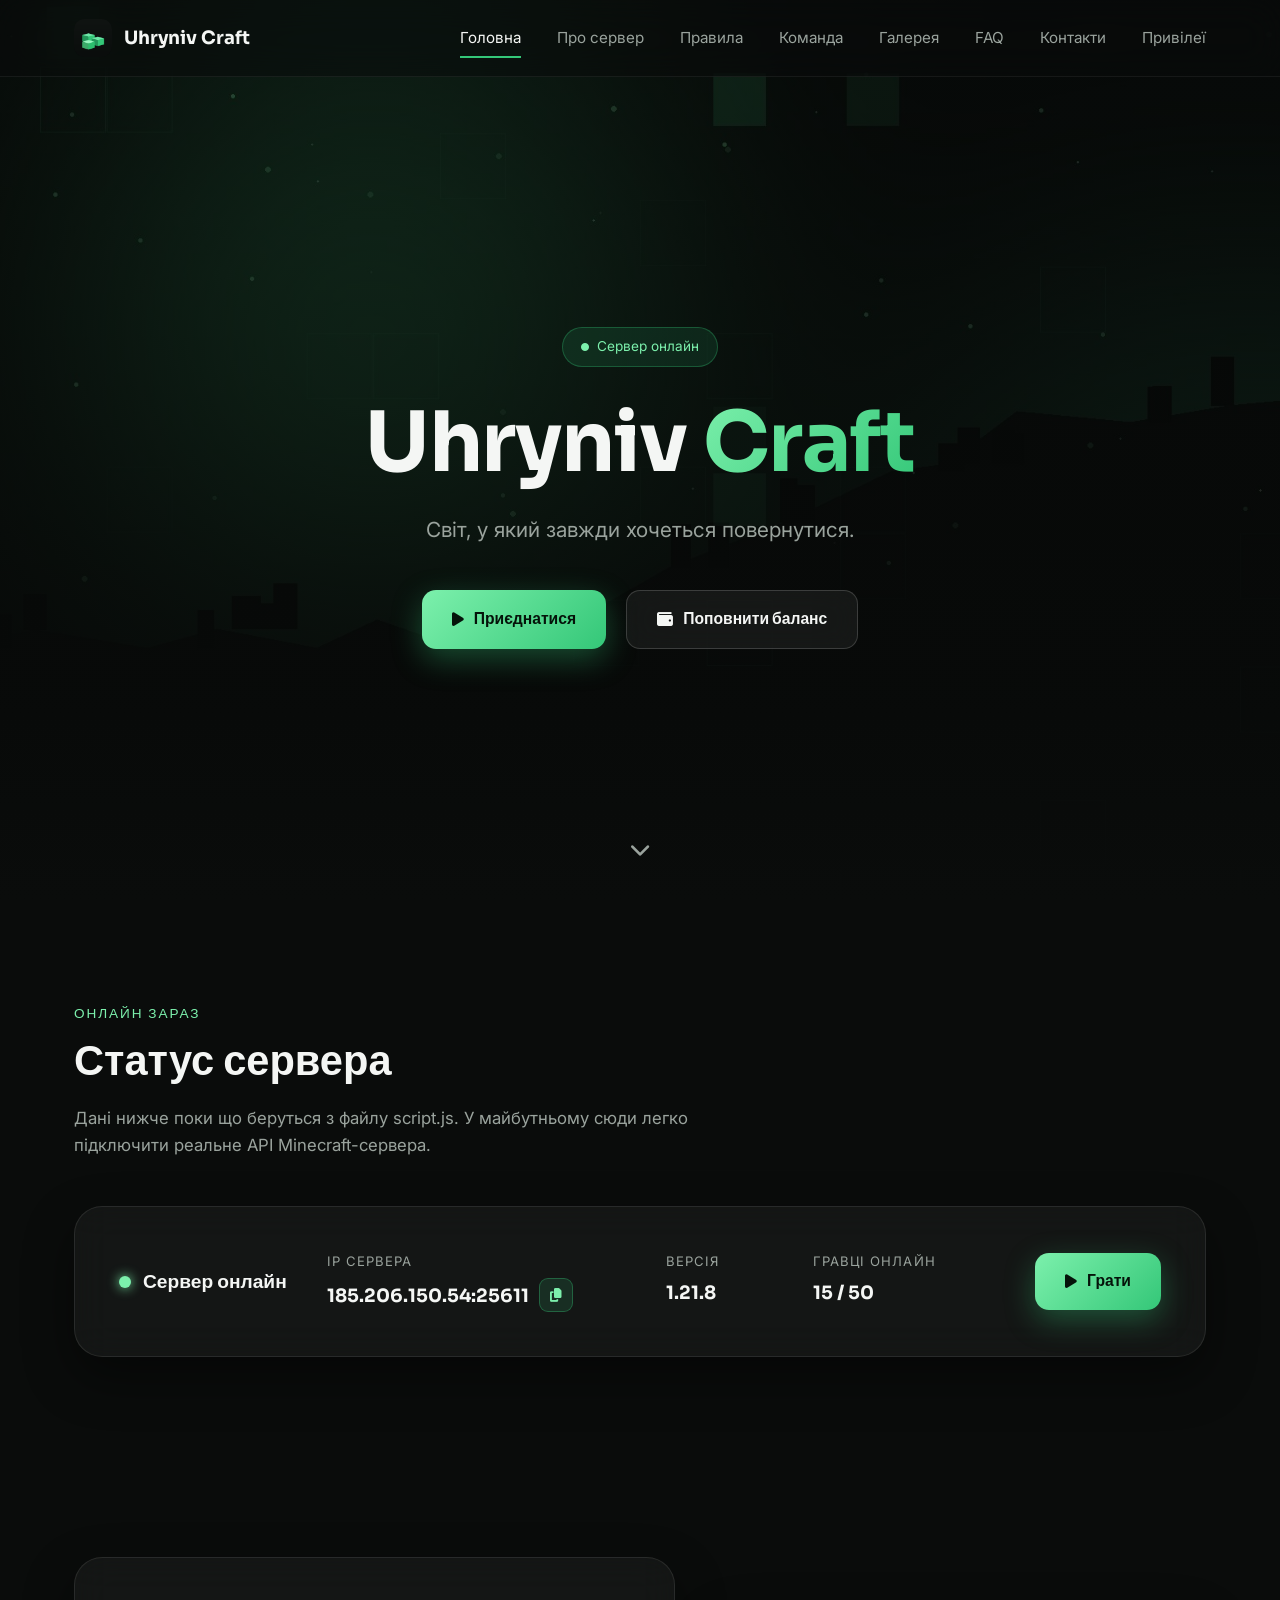
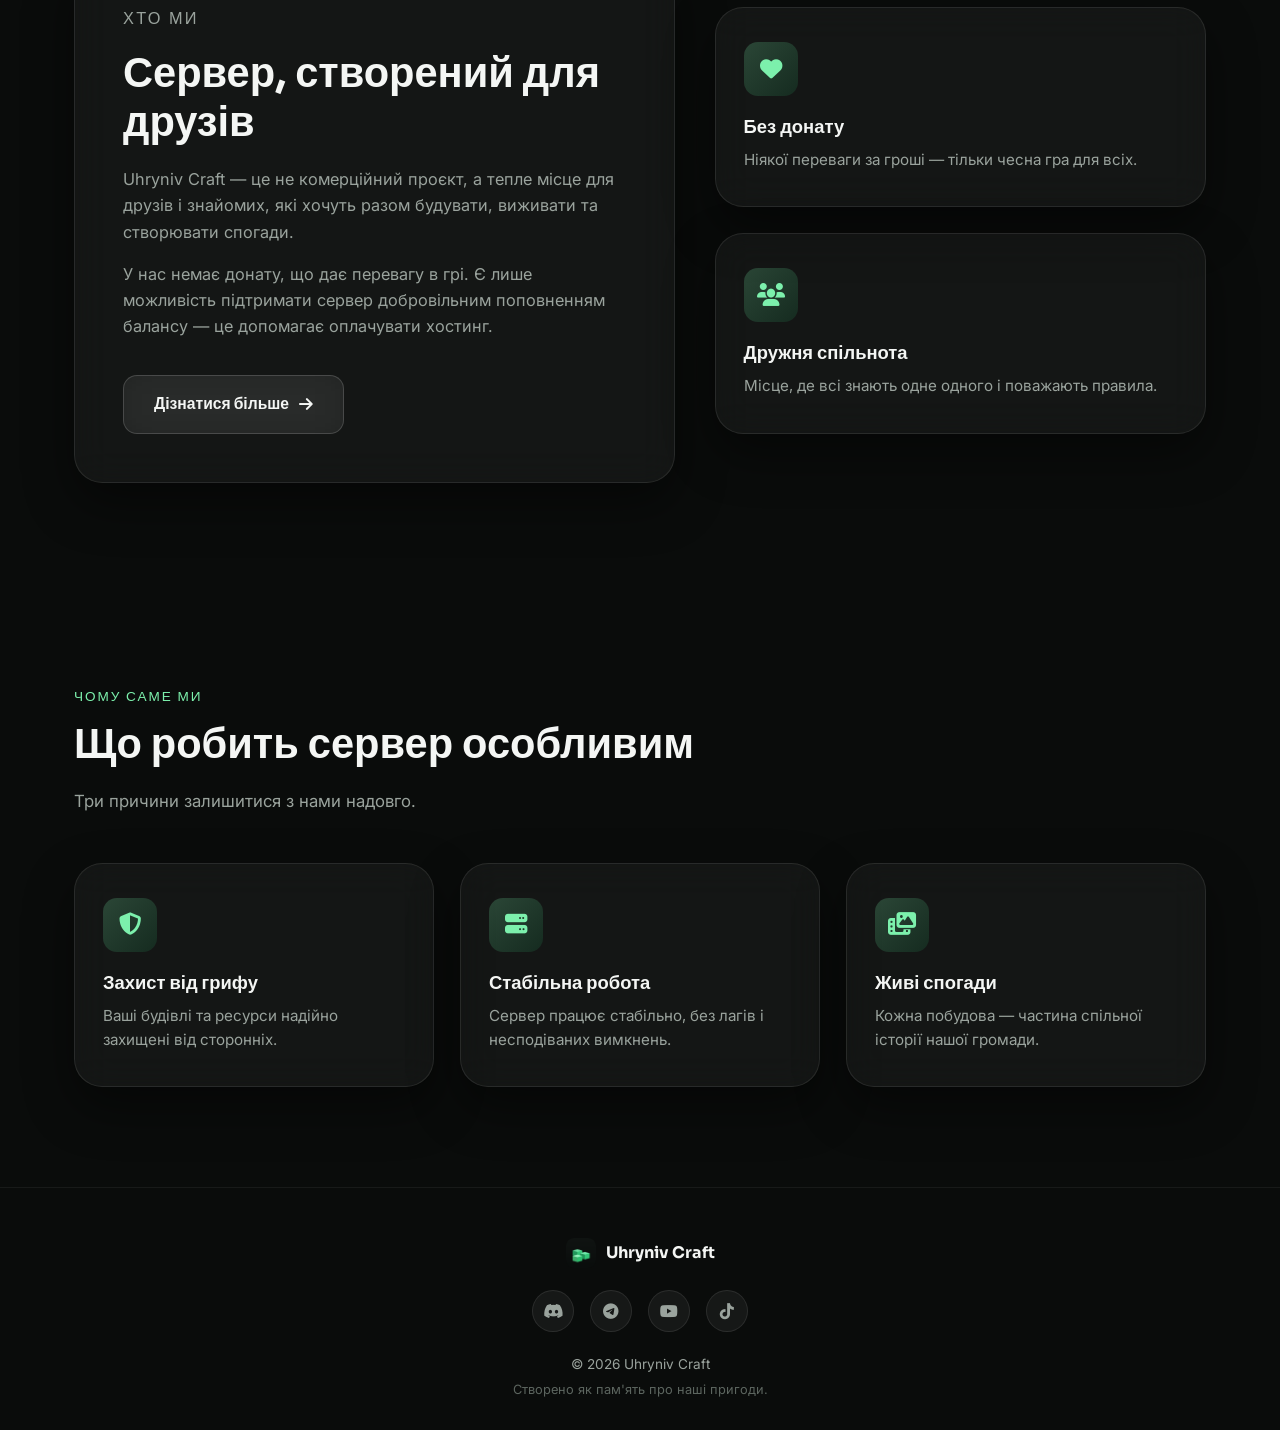
==== commit 6f454217: "add privileges page" ====
--- a/index.html
+++ b/index.html
@@ -42,6 +42,7 @@
                 <a href="gallery.html">Галерея</a>
                 <a href="faq.html">FAQ</a>
                 <a href="contacts.html">Контакти</a>
+                <a href="privileges.html">Привілеї</a>
             </nav>
 
             <button class="burger" id="burgerBtn" aria-label="Відкрити меню">
--- a/style.css
+++ b/style.css
@@ -968,6 +968,40 @@
     color: #6b746e;
 }
 
+/* Кнопки швидкого вибору суми (50 / 100 / 200 / 500 грн) */
+.quick-amounts {
+    display: flex;
+    gap: 10px;
+    flex-wrap: wrap;
+    margin-top: 10px;
+    margin-bottom: 22px;
+}
+
+.quick-amount-btn {
+    padding: 10px 18px;
+    border-radius: 10px;
+    border: 1px solid var(--color-panel-border);
+    background: rgba(255, 255, 255, 0.04);
+    color: var(--color-white);
+    font-family: var(--font-heading);
+    font-weight: 600;
+    font-size: 0.9rem;
+    cursor: pointer;
+    transition: border-color var(--transition-fast), background var(--transition-fast), transform var(--transition-fast);
+}
+
+.quick-amount-btn:hover {
+    border-color: var(--color-green-light);
+    background: rgba(52, 199, 120, 0.1);
+    transform: translateY(-2px);
+}
+
+.quick-amount-btn.active {
+    background: linear-gradient(135deg, var(--color-green-light), var(--color-green));
+    color: #05130a;
+    border-color: transparent;
+}
+
 .steps-list {
     display: flex;
     flex-direction: column;
@@ -1174,6 +1208,98 @@
 }
 
 /* =========================================================
+   18.5 ПРИВІЛЕЇ (privileges.html)
+   ========================================================= */
+.privileges-grid {
+    display: grid;
+    grid-template-columns: repeat(3, 1fr);
+    gap: 26px;
+    align-items: stretch;
+}
+
+.privilege-card {
+    padding: 38px 30px;
+    display: flex;
+    flex-direction: column;
+    position: relative;
+    overflow: visible;
+}
+
+/* Позначка на найкращому/топовому тарифі — просто додай
+   клас "featured" картці, щоб вона виділялась */
+.privilege-card.featured {
+    border-color: rgba(124, 240, 172, 0.45);
+    box-shadow: var(--shadow-green), var(--shadow-soft);
+}
+
+.privilege-badge {
+    position: absolute;
+    top: -14px;
+    left: 50%;
+    transform: translateX(-50%);
+    background: linear-gradient(135deg, var(--color-green-light), var(--color-green));
+    color: #05130a;
+    font-family: var(--font-heading);
+    font-weight: 700;
+    font-size: 0.75rem;
+    letter-spacing: 0.08em;
+    text-transform: uppercase;
+    padding: 6px 16px;
+    border-radius: 999px;
+    white-space: nowrap;
+}
+
+.privilege-icon {
+    font-size: 2.2rem;
+    text-align: center;
+    margin-bottom: 14px;
+}
+
+.privilege-name {
+    font-size: 1.25rem;
+    text-align: center;
+    margin-bottom: 8px;
+}
+
+.privilege-price {
+    text-align: center;
+    font-family: var(--font-heading);
+    font-weight: 800;
+    font-size: 2rem;
+    color: var(--color-green-light);
+    margin-bottom: 24px;
+}
+
+.privilege-price span {
+    font-size: 1rem;
+    color: var(--color-gray);
+    font-weight: 500;
+}
+
+.privilege-perks {
+    list-style: none;
+    display: flex;
+    flex-direction: column;
+    gap: 12px;
+    margin-bottom: 30px;
+    flex-grow: 1;
+}
+
+.privilege-perks li {
+    display: flex;
+    align-items: flex-start;
+    gap: 10px;
+    color: var(--color-gray);
+    font-size: 0.94rem;
+}
+
+.privilege-perks li i {
+    color: var(--color-green-light);
+    margin-top: 3px;
+    flex-shrink: 0;
+}
+
+/* =========================================================
    19. АДАПТИВНІСТЬ (МОБІЛЬНІ ПРИСТРОЇ)
    ========================================================= */
 @media (max-width: 960px) {
@@ -1185,6 +1311,10 @@
     .features-grid,
     .rules-grid,
     .team-grid {
+        grid-template-columns: repeat(2, 1fr);
+    }
+
+    .privileges-grid {
         grid-template-columns: repeat(2, 1fr);
     }
 
@@ -1239,7 +1369,8 @@
     .rules-grid,
     .team-grid,
     .contacts-grid,
-    .gallery-grid {
+    .gallery-grid,
+    .privileges-grid {
         grid-template-columns: 1fr;
     }
 
@@ -1266,4 +1397,4 @@
     .server-card {
         padding: 28px 22px;
     }
-}
+}
